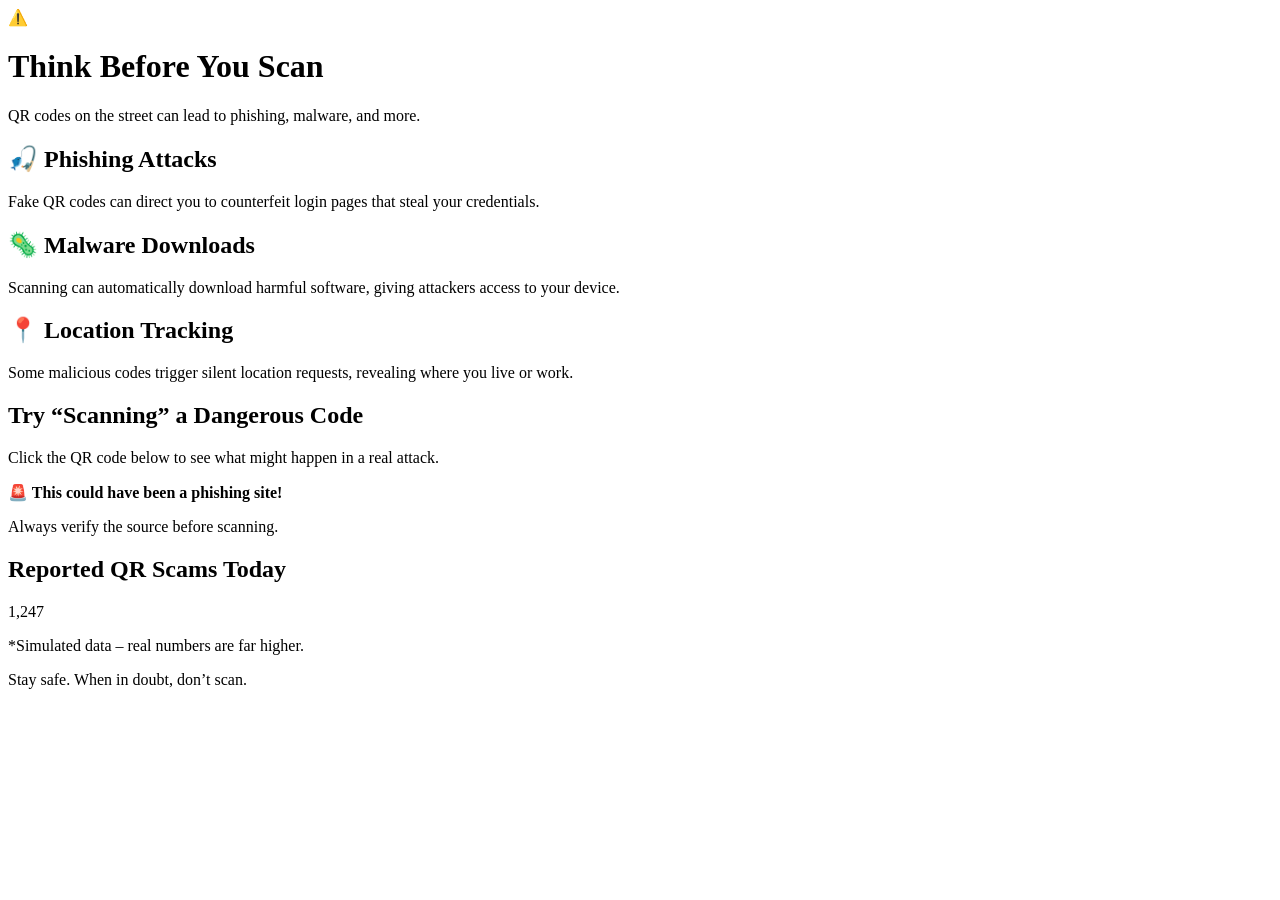
==== index.html @ a9f01d04 "index.html" ====
<!DOCTYPE html>
<html lang="en">
<head>
  <meta charset="UTF-8">
  <meta name="viewport" content="width=device-width, initial-scale=1.0">
  <title>Dangers of Scanning Random QR Codes</title>
  <!-- Link to the external CSS file -->
  <link rel="stylesheet" href="style.css">
</head>
<body>
  <!-- Main container for centering content -->
  <main class="container">
    <header>
      <!-- Hero warning icon (using emoji for simplicity) -->
      <div class="warning-icon">⚠️</div>
      <h1>Think Before You Scan</h1>
      <p class="subtitle">QR codes on the street can lead to phishing, malware, and more.</p>
    </header>

    <section class="info-cards">
      <!-- Risk card 1 -->
      <article class="card">
        <h2>🎣 Phishing Attacks</h2>
        <p>Fake QR codes can direct you to counterfeit login pages that steal your credentials.</p>
      </article>

      <!-- Risk card 2 -->
      <article class="card">
        <h2>🦠 Malware Downloads</h2>
        <p>Scanning can automatically download harmful software, giving attackers access to your device.</p>
      </article>

      <!-- Risk card 3 -->
      <article class="card">
        <h2>📍 Location Tracking</h2>
        <p>Some malicious codes trigger silent location requests, revealing where you live or work.</p>
      </article>
    </section>

    <!-- Interactive demo: fake QR code that triggers a warning -->
    <section class="demo">
      <h2>Try “Scanning” a Dangerous Code</h2>
      <p class="click-hint">Click the QR code below to see what might happen in a real attack.</p>
      <div id="fake-qr" class="qr-code" title="Click to see the danger!">
        <!-- Fake QR pattern (pure CSS) – clicking triggers JS alert -->
        <div class="qr-pattern">
          <span></span><span></span><span></span>
          <span></span><span></span><span></span>
          <span></span><span></span><span></span>
        </div>
      </div>
      <!-- Dynamic warning message (hidden by default) -->
      <div id="warning-message" class="warning-msg hidden">
        <p><strong>🚨 This could have been a phishing site!</strong></p>
        <p>Always verify the source before scanning.</p>
      </div>
    </section>

    <!-- Real-time incident counter (animated with JS) -->
    <section class="stats">
      <h2>Reported QR Scams Today</h2>
      <p id="scam-counter" class="counter">1,247</p>
      <p class="note">*Simulated data – real numbers are far higher.</p>
    </section>

    <footer>
      <p>Stay safe. When in doubt, don’t scan.</p>
    </footer>
  </main>

  <!-- Link to the external JavaScript file (placed before closing body for performance) -->
  <script src="script.js"></script>
</body>
</html>
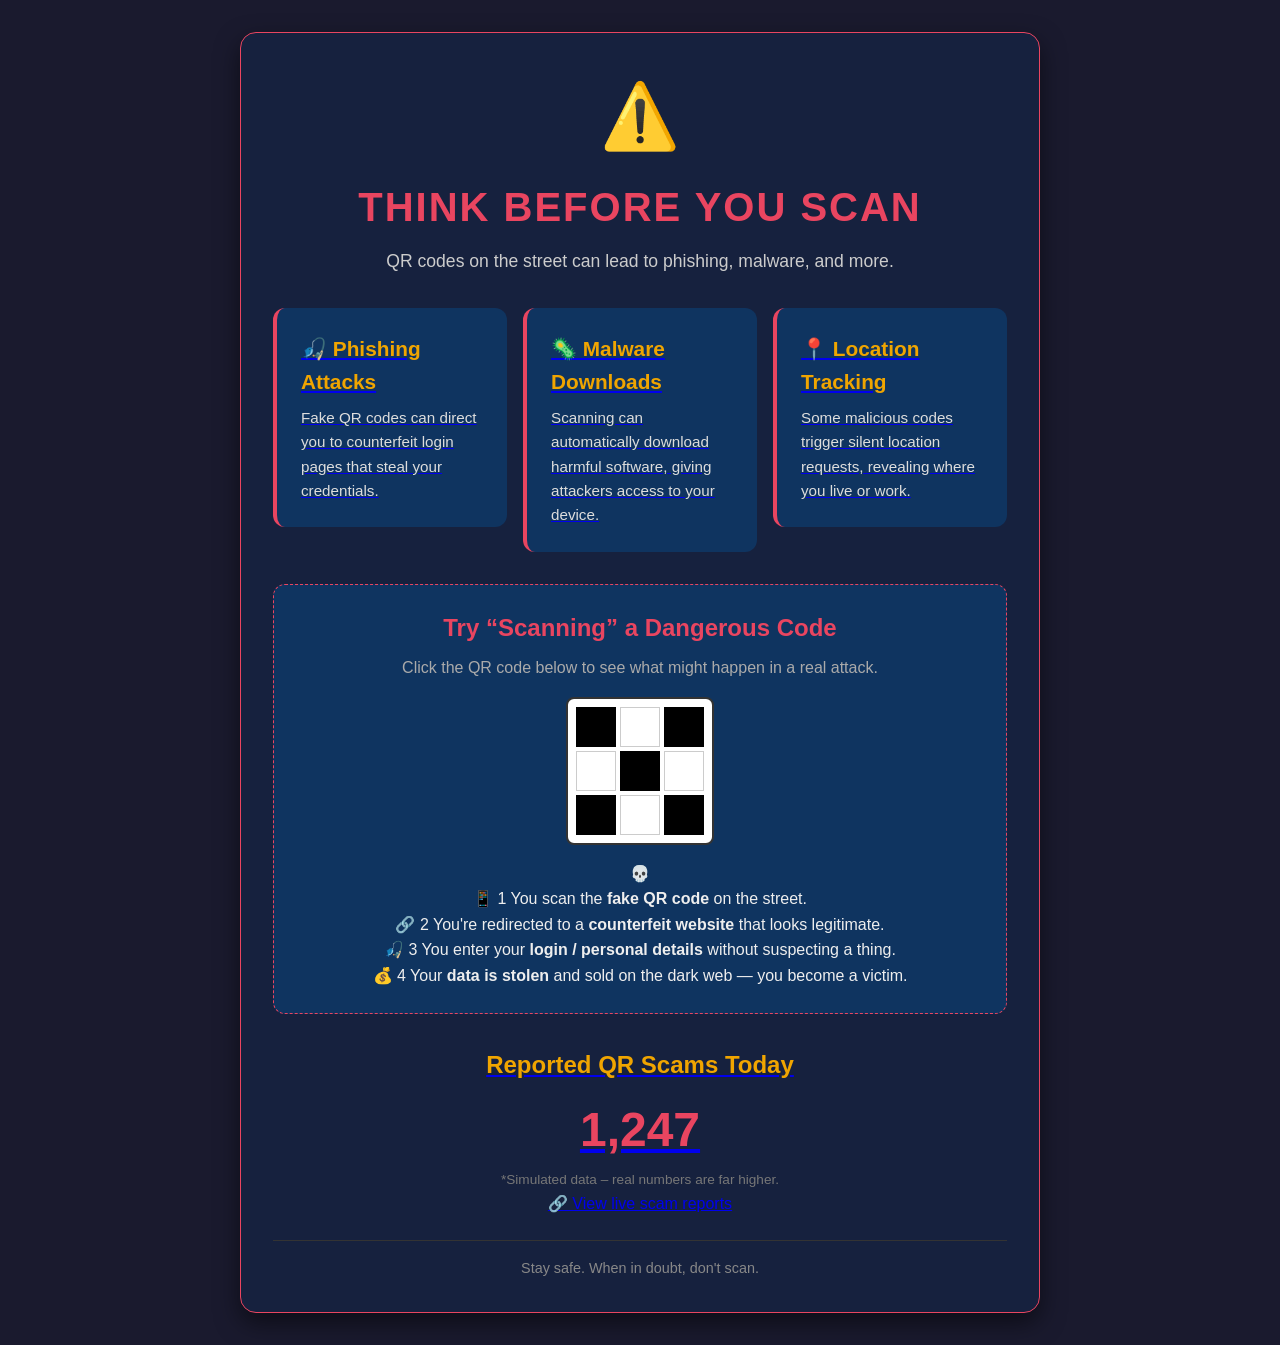
==== commit 67682282: "Update index.html" ====
--- a/index.html
+++ b/index.html
@@ -1,74 +1,143 @@
 <!DOCTYPE html>
 <html lang="en">
 <head>
-  <meta charset="UTF-8">
-  <meta name="viewport" content="width=device-width, initial-scale=1.0">
-  <title>Dangers of Scanning Random QR Codes</title>
-  <!-- Link to the external CSS file -->
-  <link rel="stylesheet" href="style.css">
+    <meta charset="UTF-8" />
+    <meta name="viewport" content="width=device-width, initial-scale=1.0" />
+    <title>Dangers of Scanning Random QR Codes</title>
+    <!-- Link to the external CSS file -->
+    <link rel="stylesheet" href="style.css" />
 </head>
 <body>
-  <!-- Main container for centering content -->
-  <main class="container">
-    <header>
-      <!-- Hero warning icon (using emoji for simplicity) -->
-      <div class="warning-icon">⚠️</div>
-      <h1>Think Before You Scan</h1>
-      <p class="subtitle">QR codes on the street can lead to phishing, malware, and more.</p>
-    </header>
+    <!-- Main container for centering content -->
+    <main class="container">
+        <header>
+            <!-- Hero warning icon (using emoji for simplicity) -->
+            <div class="warning-icon">⚠️</div>
+            <h1>Think Before You Scan</h1>
+            <p class="subtitle">QR codes on the street can lead to phishing, malware, and more.</p>
+        </header>
 
-    <section class="info-cards">
-      <!-- Risk card 1 -->
-      <article class="card">
-        <h2>🎣 Phishing Attacks</h2>
-        <p>Fake QR codes can direct you to counterfeit login pages that steal your credentials.</p>
-      </article>
+        <!-- ===== RISK CARDS – now clickable with placeholder links ===== -->
+        <section class="info-cards">
+            <!-- Risk card 1: Phishing Attacks -->
+            <!--
+            ============================================================
+            PLACEHOLDER HYPERLINK – Replace href with your target URL.
+            ============================================================
+            -->
+            <a href="#" class="card-link" target="_blank" rel="noopener noreferrer">
+                <article class="card">
+                    <h2>🎣 Phishing Attacks</h2>
+                    <p>Fake QR codes can direct you to counterfeit login pages that steal your credentials.</p>
+                </article>
+            </a>
 
-      <!-- Risk card 2 -->
-      <article class="card">
-        <h2>🦠 Malware Downloads</h2>
-        <p>Scanning can automatically download harmful software, giving attackers access to your device.</p>
-      </article>
+            <!-- Risk card 2: Malware Downloads -->
+            <!--
+            ============================================================
+            PLACEHOLDER HYPERLINK – Replace href with your target URL.
+            ============================================================
+            -->
+            <a href="#" class="card-link" target="_blank" rel="noopener noreferrer">
+                <article class="card">
+                    <h2>🦠 Malware Downloads</h2>
+                    <p>Scanning can automatically download harmful software, giving attackers access to your device.</p>
+                </article>
+            </a>
 
-      <!-- Risk card 3 -->
-      <article class="card">
-        <h2>📍 Location Tracking</h2>
-        <p>Some malicious codes trigger silent location requests, revealing where you live or work.</p>
-      </article>
-    </section>
+            <!-- Risk card 3: Location Tracking -->
+            <!--
+            ============================================================
+            PLACEHOLDER HYPERLINK – Replace href with your target URL.
+            ============================================================
+            -->
+            <a href="#" class="card-link" target="_blank" rel="noopener noreferrer">
+                <article class="card">
+                    <h2>📍 Location Tracking</h2>
+                    <p>Some malicious codes trigger silent location requests, revealing where you live or work.</p>
+                </article>
+            </a>
+        </section>
 
-    <!-- Interactive demo: fake QR code that triggers a warning -->
-    <section class="demo">
-      <h2>Try “Scanning” a Dangerous Code</h2>
-      <p class="click-hint">Click the QR code below to see what might happen in a real attack.</p>
-      <div id="fake-qr" class="qr-code" title="Click to see the danger!">
-        <!-- Fake QR pattern (pure CSS) – clicking triggers JS alert -->
-        <div class="qr-pattern">
-          <span></span><span></span><span></span>
-          <span></span><span></span><span></span>
-          <span></span><span></span><span></span>
-        </div>
-      </div>
-      <!-- Dynamic warning message (hidden by default) -->
-      <div id="warning-message" class="warning-msg hidden">
-        <p><strong>🚨 This could have been a phishing site!</strong></p>
-        <p>Always verify the source before scanning.</p>
-      </div>
-    </section>
+        <!-- ===== INTERACTIVE DEMO: QR code → warning → skull → sequence ===== -->
+        <section class="demo">
+            <h2>Try “Scanning” a Dangerous Code</h2>
+            <p class="click-hint">Click the QR code below to see what might happen in a real attack.</p>
 
-    <!-- Real-time incident counter (animated with JS) -->
-    <section class="stats">
-      <h2>Reported QR Scams Today</h2>
-      <p id="scam-counter" class="counter">1,247</p>
-      <p class="note">*Simulated data – real numbers are far higher.</p>
-    </section>
+            <div class="qr-stage" id="qr-stage">
+                <!-- Fake QR code (clickable) -->
+                <div id="fake-qr" class="qr-code" title="Click to see the danger!">
+                    <div class="qr-pattern">
+                        <span></span><span></span><span></span>
+                        <span></span><span></span><span></span>
+                        <span></span><span></span><span></span>
+                    </div>
+                </div>
 
-    <footer>
-      <p>Stay safe. When in doubt, don’t scan.</p>
-    </footer>
-  </main>
+                <!-- Skull that replaces the QR (hidden initially) -->
+                <div id="skull-display" class="skull-display">💀</div>
 
-  <!-- Link to the external JavaScript file (placed before closing body for performance) -->
-  <script src="script.js"></script>
+                <!-- Danger sequence (hidden initially) -->
+                <div id="danger-sequence" class="danger-sequence">
+                    <div class="step">
+                        <span class="step-icon">📱</span>
+                        <span class="step-num">1</span>
+                        <span class="step-text">You scan the <strong>fake QR code</strong> on the street.</span>
+                    </div>
+                    <div class="step">
+                        <span class="step-icon">🔗</span>
+                        <span class="step-num">2</span>
+                        <span class="step-text">You're redirected to a <strong>counterfeit website</strong> that looks legitimate.</span>
+                    </div>
+                    <div class="step">
+                        <span class="step-icon">🎣</span>
+                        <span class="step-num">3</span>
+                        <span class="step-text">You enter your <strong>login / personal details</strong> without suspecting a thing.</span>
+                    </div>
+                    <div class="step">
+                        <span class="step-icon">💰</span>
+                        <span class="step-num">4</span>
+                        <span class="step-text">Your <strong>data is stolen</strong> and sold on the dark web — you become a victim.</span>
+                    </div>
+                </div>
+
+                <!-- Dynamic warning message (hidden by default) -->
+                <div id="warning-message" class="warning-msg hidden">
+                    <p><strong>🚨 This could have been a phishing site!</strong></p>
+                    <p>Always verify the source before scanning.</p>
+                </div>
+            </div>
+        </section>
+
+        <!-- ===== STATS: Reported QR Scams Today (linked to Bitly) ===== -->
+        <section class="stats">
+            <!--
+            ============================================================
+            BITLY LINK – Replace href with your actual Bitly URL that
+            shows the number of people who have scanned the same QR.
+            ============================================================
+            -->
+            <a href="#" target="_blank" rel="noopener noreferrer" class="counter-link" id="counter-link">
+                <h2>Reported QR Scams Today</h2>
+                <p id="scam-counter" class="counter">1,247</p>
+            </a>
+            <p class="note">*Simulated data – real numbers are far higher.</p>
+            <p class="counter-click-hint">
+                <a href="#" target="_blank" rel="noopener noreferrer">🔗 View live scam reports</a>
+                <!--
+                ============================================================
+                BITLY LINK – Replace the href above with your Bitly URL.
+                ============================================================
+                -->
+            </p>
+        </section>
+
+        <footer>
+            <p>Stay safe. When in doubt, don't scan.</p>
+        </footer>
+    </main>
+
+    <!-- Link to the external JavaScript file (placed before closing body for performance) -->
+    <script src="script.js"></script>
 </body>
 </html>
--- a/style.css
+++ b/style.css
@@ -0,0 +1,217 @@
+/* ============================================================
+   style.css – Visual design for QR danger awareness page
+   Uses a dark theme with warning colors to emphasize caution
+   ============================================================ */
+
+/* Base reset and font */
+* {
+  margin: 0;
+  padding: 0;
+  box-sizing: border-box;
+}
+
+body {
+  font-family: 'Segoe UI', Tahoma, Geneva, Verdana, sans-serif;
+  background: #1a1a2e;          /* dark navy background */
+  color: #eee;
+  line-height: 1.6;
+  padding: 2rem 1rem;
+  display: flex;
+  justify-content: center;
+  align-items: center;
+  min-height: 100vh;
+}
+
+.container {
+  max-width: 800px;
+  width: 100%;
+  background: #16213e;          /* slightly lighter dark card */
+  border-radius: 16px;
+  padding: 2rem;
+  box-shadow: 0 10px 25px rgba(0,0,0,0.5);
+  border: 1px solid #e94560;   /* red accent border */
+}
+
+/* Header styling */
+header {
+  text-align: center;
+  margin-bottom: 2rem;
+}
+
+.warning-icon {
+  font-size: 4rem;
+  margin-bottom: 0.5rem;
+  animation: pulse 2s infinite;
+}
+
+/* Simple pulsing animation for the warning emoji */
+@keyframes pulse {
+  0% { transform: scale(1); }
+  50% { transform: scale(1.15); }
+  100% { transform: scale(1); }
+}
+
+h1 {
+  color: #e94560;               /* bright danger red */
+  font-size: 2.5rem;
+  margin-bottom: 0.5rem;
+  text-transform: uppercase;
+  letter-spacing: 2px;
+}
+
+.subtitle {
+  font-size: 1.1rem;
+  color: #ccc;
+}
+
+/* Information cards (risk types) */
+.info-cards {
+  display: grid;
+  grid-template-columns: repeat(auto-fit, minmax(220px, 1fr));
+  gap: 1rem;
+  margin-bottom: 2rem;
+}
+
+.card {
+  background: #0f3460;         /* deeper blue */
+  border-radius: 12px;
+  padding: 1.5rem;
+  border-left: 4px solid #e94560;
+  transition: transform 0.3s, background 0.3s;
+}
+
+.card:hover {
+  transform: translateY(-5px);
+  background: #1a1a4e;
+}
+
+.card h2 {
+  font-size: 1.3rem;
+  margin-bottom: 0.5rem;
+  color: #f0a500;               /* warm accent */
+}
+
+.card p {
+  font-size: 0.95rem;
+  color: #ddd;
+}
+
+/* Interactive demo area */
+.demo {
+  background: #0f3460;
+  border-radius: 12px;
+  padding: 1.5rem;
+  margin-bottom: 2rem;
+  text-align: center;
+  border: 1px dashed #e94560;
+}
+
+.demo h2 {
+  color: #e94560;
+  margin-bottom: 0.5rem;
+}
+
+.click-hint {
+  color: #aaa;
+  margin-bottom: 1rem;
+}
+
+/* Fake QR code image (pure CSS pattern) */
+.qr-code {
+  display: inline-block;
+  cursor: pointer;
+  transition: transform 0.2s;
+  margin-bottom: 1rem;
+}
+
+.qr-code:hover {
+  transform: scale(1.05);
+}
+
+.qr-pattern {
+  display: grid;
+  grid-template-columns: repeat(3, 40px);
+  grid-template-rows: repeat(3, 40px);
+  gap: 4px;
+  background: white;
+  padding: 8px;
+  border-radius: 8px;
+  border: 2px solid #333;
+}
+
+/* Generate a checkerboard-like pattern resembling a QR code */
+.qr-pattern span {
+  background: #000;
+}
+
+/* Create a more realistic-looking pattern by using different spans */
+.qr-pattern span:nth-child(odd) {
+  background: #000;
+}
+.qr-pattern span:nth-child(even) {
+  background: #fff;
+  border: 1px solid #ccc;
+}
+/* Override some to mimic finder patterns */
+.qr-pattern span:first-child,
+.qr-pattern span:nth-child(3),
+.qr-pattern span:nth-child(7),
+.qr-pattern span:nth-child(9) {
+  background: #000;
+  border: 2px solid #000;
+}
+
+/* Warning message that appears after clicking the fake QR */
+.warning-msg {
+  margin-top: 1rem;
+  background: #e94560;
+  color: #fff;
+  padding: 1rem;
+  border-radius: 8px;
+  font-weight: bold;
+  transition: opacity 0.3s;
+}
+
+/* Utility class to hide elements */
+.hidden {
+  display: none;
+}
+
+/* Stats section */
+.stats {
+  text-align: center;
+  margin-bottom: 1.5rem;
+}
+
+.stats h2 {
+  color: #f0a500;
+  margin-bottom: 0.5rem;
+}
+
+.counter {
+  font-size: 3rem;
+  font-weight: bold;
+  color: #e94560;
+  animation: countPulse 1s infinite;
+}
+
+/* Small pulse for the counter (optional) */
+@keyframes countPulse {
+  0% { text-shadow: 0 0 5px #e94560; }
+  50% { text-shadow: 0 0 20px #e94560; }
+  100% { text-shadow: 0 0 5px #e94560; }
+}
+
+.note {
+  color: #777;
+  font-size: 0.85rem;
+}
+
+/* Footer */
+footer {
+  text-align: center;
+  color: #888;
+  font-size: 0.9rem;
+  border-top: 1px solid #333;
+  padding-top: 1rem;
+}
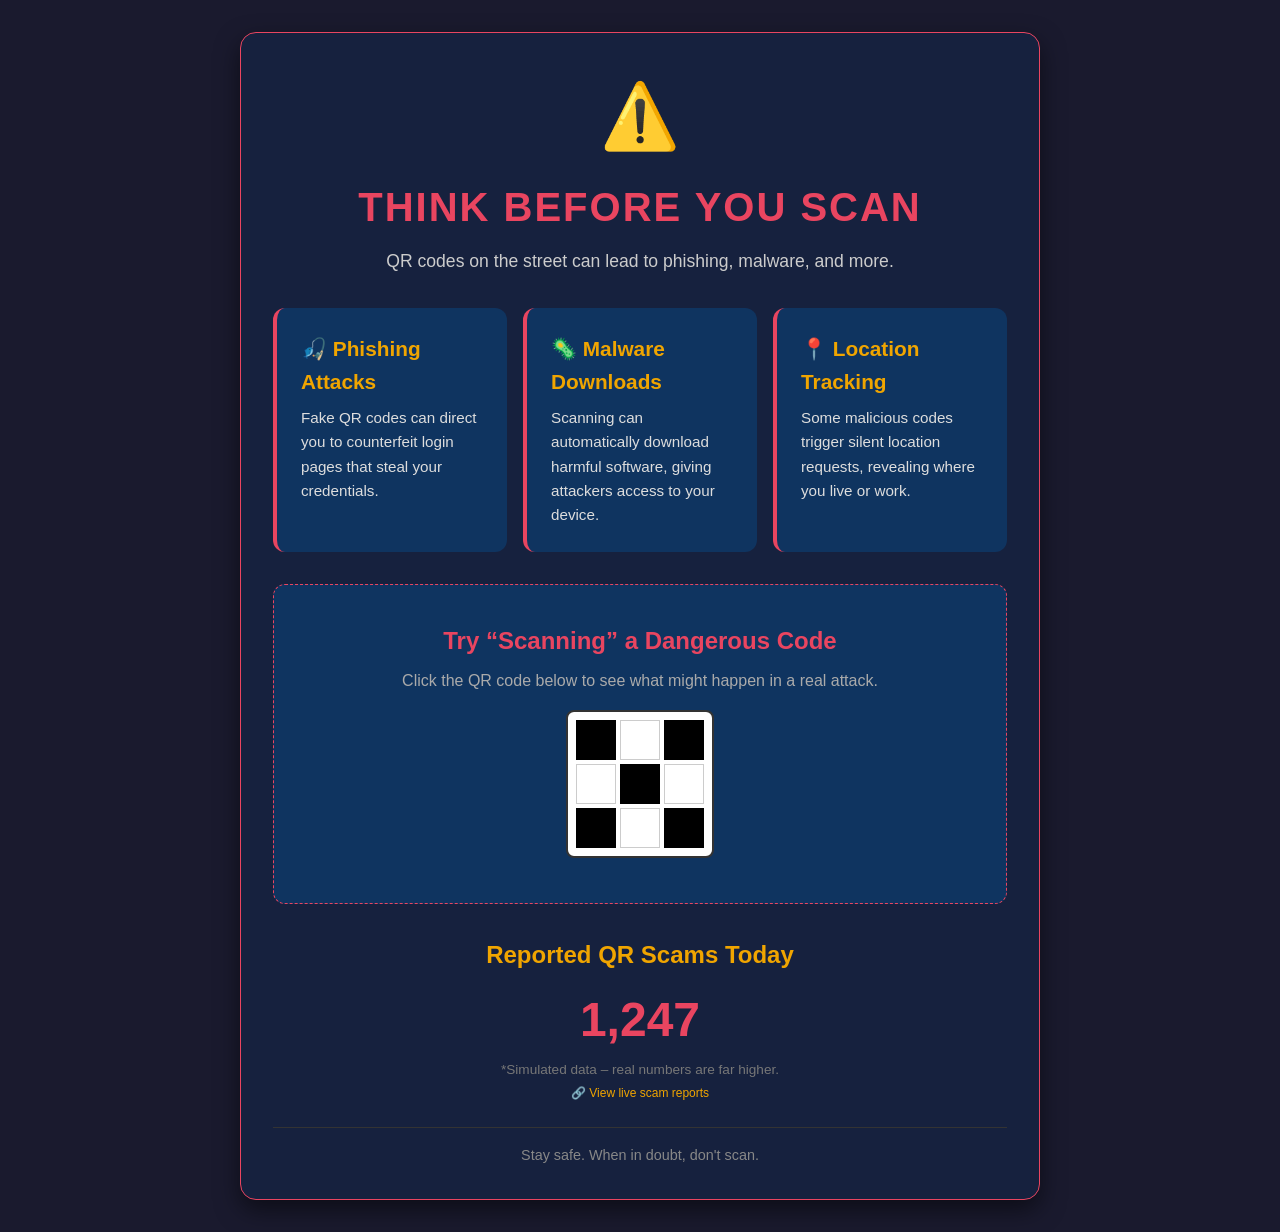
==== commit cd807eab: "Rename Index.html to index.html" ====
--- a/index.html
+++ b/index.html
@@ -4,9 +4,423 @@
     <meta charset="UTF-8" />
     <meta name="viewport" content="width=device-width, initial-scale=1.0" />
     <title>Dangers of Scanning Random QR Codes</title>
-    <!-- Link to the external CSS file -->
-    <link rel="stylesheet" href="style.css" />
+    <style>
+        /* ============================================================
+           style.css – Visual design for QR danger awareness page
+           Uses a dark theme with warning colors to emphasize caution
+           ============================================================ */
+
+        /* Base reset and font */
+        * {
+            margin: 0;
+            padding: 0;
+            box-sizing: border-box;
+        }
+
+        body {
+            font-family: 'Segoe UI', Tahoma, Geneva, Verdana, sans-serif;
+            background: #1a1a2e;
+            /* dark navy background */
+            color: #eee;
+            line-height: 1.6;
+            padding: 2rem 1rem;
+            display: flex;
+            justify-content: center;
+            align-items: center;
+            min-height: 100vh;
+        }
+
+        .container {
+            max-width: 800px;
+            width: 100%;
+            background: #16213e;
+            /* slightly lighter dark card */
+            border-radius: 16px;
+            padding: 2rem;
+            box-shadow: 0 10px 25px rgba(0, 0, 0, 0.5);
+            border: 1px solid #e94560;
+            /* red accent border */
+        }
+
+        /* Header styling */
+        header {
+            text-align: center;
+            margin-bottom: 2rem;
+        }
+
+        .warning-icon {
+            font-size: 4rem;
+            margin-bottom: 0.5rem;
+            animation: pulse 2s infinite;
+        }
+
+        /* Simple pulsing animation for the warning emoji */
+        @keyframes pulse {
+            0% {
+                transform: scale(1);
+            }
+            50% {
+                transform: scale(1.15);
+            }
+            100% {
+                transform: scale(1);
+            }
+        }
+
+        h1 {
+            color: #e94560;
+            /* bright danger red */
+            font-size: 2.5rem;
+            margin-bottom: 0.5rem;
+            text-transform: uppercase;
+            letter-spacing: 2px;
+        }
+
+        .subtitle {
+            font-size: 1.1rem;
+            color: #ccc;
+        }
+
+        /* Information cards (risk types) – now clickable */
+        .info-cards {
+            display: grid;
+            grid-template-columns: repeat(auto-fit, minmax(220px, 1fr));
+            gap: 1rem;
+            margin-bottom: 2rem;
+        }
+
+        .card-link {
+            text-decoration: none;
+            display: block;
+            transition: transform 0.3s;
+        }
+
+        .card-link:hover {
+            transform: translateY(-5px);
+        }
+
+        .card-link:hover .card {
+            background: #1a1a4e;
+        }
+
+        .card {
+            background: #0f3460;
+            /* deeper blue */
+            border-radius: 12px;
+            padding: 1.5rem;
+            border-left: 4px solid #e94560;
+            transition: background 0.3s;
+            height: 100%;
+            cursor: pointer;
+        }
+
+        .card h2 {
+            font-size: 1.3rem;
+            margin-bottom: 0.5rem;
+            color: #f0a500;
+            /* warm accent */
+        }
+
+        .card p {
+            font-size: 0.95rem;
+            color: #ddd;
+        }
+
+        /* Interactive demo area */
+        .demo {
+            background: #0f3460;
+            border-radius: 12px;
+            padding: 1.5rem;
+            margin-bottom: 2rem;
+            text-align: center;
+            border: 1px dashed #e94560;
+            min-height: 320px;
+            display: flex;
+            flex-direction: column;
+            align-items: center;
+            justify-content: center;
+        }
+
+        .demo h2 {
+            color: #e94560;
+            margin-bottom: 0.5rem;
+        }
+
+        .click-hint {
+            color: #aaa;
+            margin-bottom: 1rem;
+        }
+
+        /* ---- QR Code + Transformation container ---- */
+        .qr-stage {
+            display: flex;
+            flex-direction: column;
+            align-items: center;
+            justify-content: center;
+            width: 100%;
+        }
+
+        /* Fake QR code image (pure CSS pattern) */
+        .qr-code {
+            display: inline-block;
+            cursor: pointer;
+            transition: transform 0.2s, opacity 0.5s;
+            margin-bottom: 0.5rem;
+        }
+
+        .qr-code:hover {
+            transform: scale(1.05);
+        }
+
+        .qr-pattern {
+            display: grid;
+            grid-template-columns: repeat(3, 40px);
+            grid-template-rows: repeat(3, 40px);
+            gap: 4px;
+            background: white;
+            padding: 8px;
+            border-radius: 8px;
+            border: 2px solid #333;
+        }
+
+        .qr-pattern span {
+            background: #000;
+        }
+
+        .qr-pattern span:nth-child(odd) {
+            background: #000;
+        }
+        .qr-pattern span:nth-child(even) {
+            background: #fff;
+            border: 1px solid #ccc;
+        }
+        .qr-pattern span:first-child,
+        .qr-pattern span:nth-child(3),
+        .qr-pattern span:nth-child(7),
+        .qr-pattern span:nth-child(9) {
+            background: #000;
+            border: 2px solid #000;
+        }
+
+        /* Skull that replaces the QR code */
+        .skull-display {
+            font-size: 5rem;
+            line-height: 1;
+            animation: skullPulse 1.2s ease-in-out infinite;
+            display: none;
+            /* hidden by default, shown via JS */;
+        }
+
+        @keyframes skullPulse {
+            0%,
+            100% {
+                transform: scale(1);
+            }
+            50% {
+                transform: scale(1.08);
+            }
+        }
+
+        /* Danger sequence – steps that appear after skull */
+        .danger-sequence {
+            display: none;
+            /* hidden by default, shown via JS */
+            margin-top: 1.2rem;
+            width: 100%;
+            max-width: 420px;
+            text-align: left;
+            background: rgba(233, 69, 96, 0.12);
+            border-radius: 12px;
+            padding: 1.2rem 1.5rem;
+            border: 1px solid #e94560;
+            animation: fadeSlideUp 0.6s ease forwards;
+        }
+
+        @keyframes fadeSlideUp {
+            0% {
+                opacity: 0;
+                transform: translateY(18px);
+            }
+            100% {
+                opacity: 1;
+                transform: translateY(0);
+            }
+        }
+
+        .danger-sequence .step {
+            display: flex;
+            align-items: center;
+            gap: 0.75rem;
+            padding: 0.45rem 0;
+            border-bottom: 1px solid rgba(233, 69, 96, 0.2);
+            color: #f0f0f0;
+            font-size: 0.95rem;
+        }
+
+        .danger-sequence .step:last-child {
+            border-bottom: none;
+        }
+
+        .danger-sequence .step .step-icon {
+            font-size: 1.5rem;
+            flex-shrink: 0;
+            width: 2rem;
+            text-align: center;
+        }
+
+        .danger-sequence .step .step-num {
+            display: inline-block;
+            background: #e94560;
+            color: #fff;
+            font-weight: bold;
+            font-size: 0.7rem;
+            border-radius: 50%;
+            width: 1.5rem;
+            height: 1.5rem;
+            line-height: 1.5rem;
+            text-align: center;
+            flex-shrink: 0;
+        }
+
+        .danger-sequence .step .step-text {
+            flex: 1;
+        }
+
+        .danger-sequence .step .step-text strong {
+            color: #f0a500;
+        }
+
+        /* Warning message that appears after clicking the fake QR */
+        .warning-msg {
+            margin-top: 1rem;
+            background: #e94560;
+            color: #fff;
+            padding: 1rem;
+            border-radius: 8px;
+            font-weight: bold;
+            transition: opacity 0.3s;
+            width: 100%;
+            max-width: 420px;
+        }
+
+        /* Utility class to hide elements */
+        .hidden {
+            display: none !important;
+        }
+
+        /* Stats section */
+        .stats {
+            text-align: center;
+            margin-bottom: 1.5rem;
+        }
+
+        .stats h2 {
+            color: #f0a500;
+            margin-bottom: 0.5rem;
+        }
+
+        /* Make the counter a clickable link to Bitly */
+        .counter-link {
+            display: inline-block;
+            text-decoration: none;
+            transition: transform 0.2s;
+            cursor: pointer;
+        }
+
+        .counter-link:hover {
+            transform: scale(1.04);
+        }
+
+        .counter-link:hover .counter {
+            text-shadow: 0 0 30px #e94560;
+        }
+
+        .counter {
+            font-size: 3rem;
+            font-weight: bold;
+            color: #e94560;
+            animation: countPulse 1s infinite;
+            transition: text-shadow 0.3s;
+        }
+
+        /* Small pulse for the counter (optional) */
+        @keyframes countPulse {
+            0% {
+                text-shadow: 0 0 5px #e94560;
+            }
+            50% {
+                text-shadow: 0 0 20px #e94560;
+            }
+            100% {
+                text-shadow: 0 0 5px #e94560;
+            }
+        }
+
+        .note {
+            color: #777;
+            font-size: 0.85rem;
+        }
+
+        /* Click hint for the counter */
+        .counter-click-hint {
+            color: #888;
+            font-size: 0.75rem;
+            margin-top: 0.2rem;
+        }
+
+        .counter-click-hint a {
+            color: #f0a500;
+            text-decoration: none;
+        }
+
+        .counter-click-hint a:hover {
+            text-decoration: underline;
+        }
+
+        /* Footer */
+        footer {
+            text-align: center;
+            color: #888;
+            font-size: 0.9rem;
+            border-top: 1px solid #333;
+            padding-top: 1rem;
+        }
+
+        /* Responsive tweaks */
+        @media (max-width: 500px) {
+            .container {
+                padding: 1.2rem;
+            }
+            h1 {
+                font-size: 1.8rem;
+            }
+            .qr-pattern {
+                grid-template-columns: repeat(3, 30px);
+                grid-template-rows: repeat(3, 30px);
+                gap: 3px;
+                padding: 6px;
+            }
+            .skull-display {
+                font-size: 3.8rem;
+            }
+            .counter {
+                font-size: 2.2rem;
+            }
+            .danger-sequence {
+                padding: 0.9rem 1rem;
+            }
+            .danger-sequence .step {
+                font-size: 0.85rem;
+                gap: 0.5rem;
+            }
+            .danger-sequence .step .step-icon {
+                font-size: 1.2rem;
+                width: 1.6rem;
+            }
+        }
+    </style>
 </head>
+
 <body>
     <!-- Main container for centering content -->
     <main class="container">
@@ -137,7 +551,105 @@
         </footer>
     </main>
 
-    <!-- Link to the external JavaScript file (placed before closing body for performance) -->
-    <script src="script.js"></script>
+    <script>
+        /**
+         * script.js – Interactive features for the QR danger page
+         * - Simulates what happens when you click a malicious QR code
+         * - Displays a warning message
+         * - Transforms QR → Skull → Danger sequence
+         * - Animates a live scam counter (simulated)
+         * All actions are purely educational and client-side.
+         */
+
+        document.addEventListener('DOMContentLoaded', () => {
+
+            // ---------- FAKE QR CODE → WARNING → SKULL → SEQUENCE ----------
+            const qrElement = document.getElementById('fake-qr');
+            const warningBox = document.getElementById('warning-message');
+            const skullDisplay = document.getElementById('skull-display');
+            const dangerSeq = document.getElementById('danger-sequence');
+            const qrStage = document.getElementById('qr-stage');
+
+            // State to prevent re-triggering while animation is running
+            let isAnimating = false;
+
+            if (qrElement && warningBox && skullDisplay && dangerSeq) {
+                qrElement.addEventListener('click', () => {
+                    // Prevent multiple rapid clicks
+                    if (isAnimating) return;
+                    isAnimating = true;
+
+                    // ---- Step 1: Show warning message ----
+                    warningBox.classList.remove('hidden');
+
+                    // ---- Step 2: Alert (educational) ----
+                    alert('⚠️ In a real attack, this could have sent you to a fake banking site!');
+
+                    // ---- Step 3: After 1s, hide QR and show skull ----
+                    setTimeout(() => {
+                        // Fade out QR
+                        qrElement.style.opacity = '0';
+                        // After fade, hide QR and show skull
+                        setTimeout(() => {
+                            qrElement.style.display = 'none';
+                            skullDisplay.style.display = 'block';
+                            // trigger reflow for animation
+                            void skullDisplay.offsetWidth;
+                        }, 400);
+
+                        // ---- Step 4: After 1.2s more, show danger sequence ----
+                        setTimeout(() => {
+                            dangerSeq.style.display = 'block';
+                            // scroll into view for visibility
+                            dangerSeq.scrollIntoView({ behavior: 'smooth', block: 'center' });
+                        }, 1200);
+
+                        // ---- Step 5: After 6s, auto-hide warning (cleanup) ----
+                        setTimeout(() => {
+                            warningBox.classList.add('hidden');
+                        }, 5000);
+
+                        // ---- Step 6: Reset the animation after 10s (so user can try again) ----
+                        setTimeout(() => {
+                            // Reset: show QR, hide skull & sequence, hide warning
+                            qrElement.style.display = 'inline-block';
+                            qrElement.style.opacity = '1';
+                            skullDisplay.style.display = 'none';
+                            dangerSeq.style.display = 'none';
+                            warningBox.classList.add('hidden');
+                            isAnimating = false;
+                            // Scroll back to the QR area
+                            qrStage.scrollIntoView({ behavior: 'smooth', block: 'center' });
+                        }, 10000);
+
+                    }, 800); // wait 800ms after click before starting transformation
+                });
+            }
+
+            // ---------- ANIMATED SCAM COUNTER ----------
+            const counterElement = document.getElementById('scam-counter');
+            if (counterElement) {
+                let currentCount = 1247;
+
+                setInterval(() => {
+                    const increase = Math.floor(Math.random() * 5) + 1;
+                    currentCount += increase;
+                    counterElement.textContent = currentCount.toLocaleString();
+                }, 3000);
+            }
+
+            // ---------- CONSOLE EASTER EGG ----------
+            console.log('%c⚠️ Beware of scanning random QR codes!',
+                'font-size: 18px; color: #e94560; font-weight: bold;');
+            console.log('%cThis page is an educational demo.',
+                'font-size: 14px; color: #f0a500;');
+
+            // ---------- BITLY LINK PLACEHOLDER REMINDER (in console) ----------
+            console.log('%c🔗 Remember to replace the Bitly links in the HTML!',
+                'font-size: 13px; color: #f0a500;');
+            console.log('%c   Look for "BITLY LINK" comments in the HTML.',
+                'font-size: 13px; color: #aaa;');
+        });
+    </script>
 </body>
 </html>
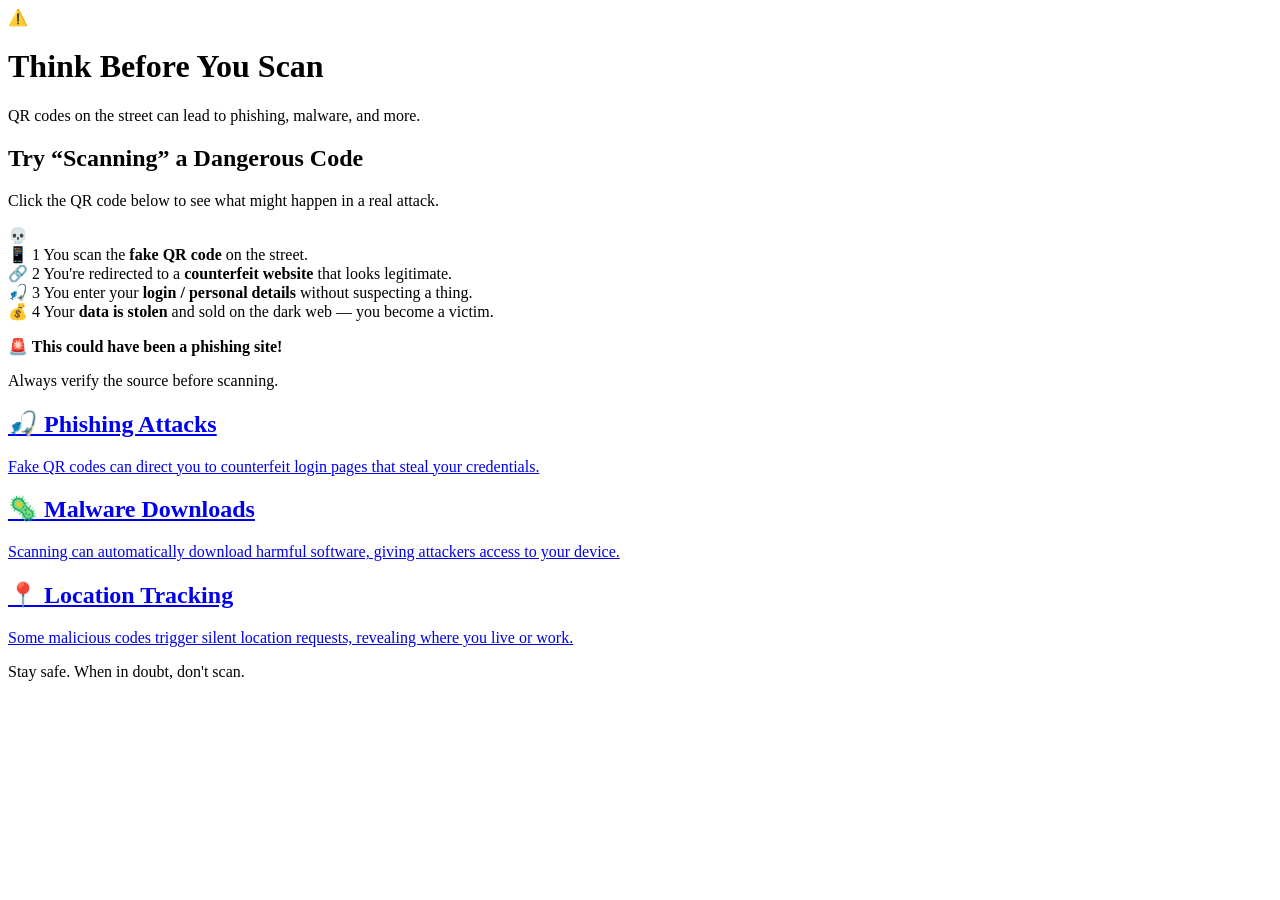
==== commit f32fd2cd: "Update index.html" ====
--- a/index.html
+++ b/index.html
@@ -4,476 +4,19 @@
     <meta charset="UTF-8" />
     <meta name="viewport" content="width=device-width, initial-scale=1.0" />
     <title>Dangers of Scanning Random QR Codes</title>
-    <style>
-        /* ============================================================
-           style.css – Visual design for QR danger awareness page
-           Uses a dark theme with warning colors to emphasize caution
-           ============================================================ */
-
-        /* Base reset and font */
-        * {
-            margin: 0;
-            padding: 0;
-            box-sizing: border-box;
-        }
-
-        body {
-            font-family: 'Segoe UI', Tahoma, Geneva, Verdana, sans-serif;
-            background: #1a1a2e;
-            /* dark navy background */
-            color: #eee;
-            line-height: 1.6;
-            padding: 2rem 1rem;
-            display: flex;
-            justify-content: center;
-            align-items: center;
-            min-height: 100vh;
-        }
-
-        .container {
-            max-width: 800px;
-            width: 100%;
-            background: #16213e;
-            /* slightly lighter dark card */
-            border-radius: 16px;
-            padding: 2rem;
-            box-shadow: 0 10px 25px rgba(0, 0, 0, 0.5);
-            border: 1px solid #e94560;
-            /* red accent border */
-        }
-
-        /* Header styling */
-        header {
-            text-align: center;
-            margin-bottom: 2rem;
-        }
-
-        .warning-icon {
-            font-size: 4rem;
-            margin-bottom: 0.5rem;
-            animation: pulse 2s infinite;
-        }
-
-        /* Simple pulsing animation for the warning emoji */
-        @keyframes pulse {
-            0% {
-                transform: scale(1);
-            }
-            50% {
-                transform: scale(1.15);
-            }
-            100% {
-                transform: scale(1);
-            }
-        }
-
-        h1 {
-            color: #e94560;
-            /* bright danger red */
-            font-size: 2.5rem;
-            margin-bottom: 0.5rem;
-            text-transform: uppercase;
-            letter-spacing: 2px;
-        }
-
-        .subtitle {
-            font-size: 1.1rem;
-            color: #ccc;
-        }
-
-        /* Information cards (risk types) – now clickable */
-        .info-cards {
-            display: grid;
-            grid-template-columns: repeat(auto-fit, minmax(220px, 1fr));
-            gap: 1rem;
-            margin-bottom: 2rem;
-        }
-
-        .card-link {
-            text-decoration: none;
-            display: block;
-            transition: transform 0.3s;
-        }
-
-        .card-link:hover {
-            transform: translateY(-5px);
-        }
-
-        .card-link:hover .card {
-            background: #1a1a4e;
-        }
-
-        .card {
-            background: #0f3460;
-            /* deeper blue */
-            border-radius: 12px;
-            padding: 1.5rem;
-            border-left: 4px solid #e94560;
-            transition: background 0.3s;
-            height: 100%;
-            cursor: pointer;
-        }
-
-        .card h2 {
-            font-size: 1.3rem;
-            margin-bottom: 0.5rem;
-            color: #f0a500;
-            /* warm accent */
-        }
-
-        .card p {
-            font-size: 0.95rem;
-            color: #ddd;
-        }
-
-        /* Interactive demo area */
-        .demo {
-            background: #0f3460;
-            border-radius: 12px;
-            padding: 1.5rem;
-            margin-bottom: 2rem;
-            text-align: center;
-            border: 1px dashed #e94560;
-            min-height: 320px;
-            display: flex;
-            flex-direction: column;
-            align-items: center;
-            justify-content: center;
-        }
-
-        .demo h2 {
-            color: #e94560;
-            margin-bottom: 0.5rem;
-        }
-
-        .click-hint {
-            color: #aaa;
-            margin-bottom: 1rem;
-        }
-
-        /* ---- QR Code + Transformation container ---- */
-        .qr-stage {
-            display: flex;
-            flex-direction: column;
-            align-items: center;
-            justify-content: center;
-            width: 100%;
-        }
-
-        /* Fake QR code image (pure CSS pattern) */
-        .qr-code {
-            display: inline-block;
-            cursor: pointer;
-            transition: transform 0.2s, opacity 0.5s;
-            margin-bottom: 0.5rem;
-        }
-
-        .qr-code:hover {
-            transform: scale(1.05);
-        }
-
-        .qr-pattern {
-            display: grid;
-            grid-template-columns: repeat(3, 40px);
-            grid-template-rows: repeat(3, 40px);
-            gap: 4px;
-            background: white;
-            padding: 8px;
-            border-radius: 8px;
-            border: 2px solid #333;
-        }
-
-        .qr-pattern span {
-            background: #000;
-        }
-
-        .qr-pattern span:nth-child(odd) {
-            background: #000;
-        }
-        .qr-pattern span:nth-child(even) {
-            background: #fff;
-            border: 1px solid #ccc;
-        }
-        .qr-pattern span:first-child,
-        .qr-pattern span:nth-child(3),
-        .qr-pattern span:nth-child(7),
-        .qr-pattern span:nth-child(9) {
-            background: #000;
-            border: 2px solid #000;
-        }
-
-        /* Skull that replaces the QR code */
-        .skull-display {
-            font-size: 5rem;
-            line-height: 1;
-            animation: skullPulse 1.2s ease-in-out infinite;
-            display: none;
-            /* hidden by default, shown via JS */;
-        }
-
-        @keyframes skullPulse {
-            0%,
-            100% {
-                transform: scale(1);
-            }
-            50% {
-                transform: scale(1.08);
-            }
-        }
-
-        /* Danger sequence – steps that appear after skull */
-        .danger-sequence {
-            display: none;
-            /* hidden by default, shown via JS */
-            margin-top: 1.2rem;
-            width: 100%;
-            max-width: 420px;
-            text-align: left;
-            background: rgba(233, 69, 96, 0.12);
-            border-radius: 12px;
-            padding: 1.2rem 1.5rem;
-            border: 1px solid #e94560;
-            animation: fadeSlideUp 0.6s ease forwards;
-        }
-
-        @keyframes fadeSlideUp {
-            0% {
-                opacity: 0;
-                transform: translateY(18px);
-            }
-            100% {
-                opacity: 1;
-                transform: translateY(0);
-            }
-        }
-
-        .danger-sequence .step {
-            display: flex;
-            align-items: center;
-            gap: 0.75rem;
-            padding: 0.45rem 0;
-            border-bottom: 1px solid rgba(233, 69, 96, 0.2);
-            color: #f0f0f0;
-            font-size: 0.95rem;
-        }
-
-        .danger-sequence .step:last-child {
-            border-bottom: none;
-        }
-
-        .danger-sequence .step .step-icon {
-            font-size: 1.5rem;
-            flex-shrink: 0;
-            width: 2rem;
-            text-align: center;
-        }
-
-        .danger-sequence .step .step-num {
-            display: inline-block;
-            background: #e94560;
-            color: #fff;
-            font-weight: bold;
-            font-size: 0.7rem;
-            border-radius: 50%;
-            width: 1.5rem;
-            height: 1.5rem;
-            line-height: 1.5rem;
-            text-align: center;
-            flex-shrink: 0;
-        }
-
-        .danger-sequence .step .step-text {
-            flex: 1;
-        }
-
-        .danger-sequence .step .step-text strong {
-            color: #f0a500;
-        }
-
-        /* Warning message that appears after clicking the fake QR */
-        .warning-msg {
-            margin-top: 1rem;
-            background: #e94560;
-            color: #fff;
-            padding: 1rem;
-            border-radius: 8px;
-            font-weight: bold;
-            transition: opacity 0.3s;
-            width: 100%;
-            max-width: 420px;
-        }
-
-        /* Utility class to hide elements */
-        .hidden {
-            display: none !important;
-        }
-
-        /* Stats section */
-        .stats {
-            text-align: center;
-            margin-bottom: 1.5rem;
-        }
-
-        .stats h2 {
-            color: #f0a500;
-            margin-bottom: 0.5rem;
-        }
-
-        /* Make the counter a clickable link to Bitly */
-        .counter-link {
-            display: inline-block;
-            text-decoration: none;
-            transition: transform 0.2s;
-            cursor: pointer;
-        }
-
-        .counter-link:hover {
-            transform: scale(1.04);
-        }
-
-        .counter-link:hover .counter {
-            text-shadow: 0 0 30px #e94560;
-        }
-
-        .counter {
-            font-size: 3rem;
-            font-weight: bold;
-            color: #e94560;
-            animation: countPulse 1s infinite;
-            transition: text-shadow 0.3s;
-        }
-
-        /* Small pulse for the counter (optional) */
-        @keyframes countPulse {
-            0% {
-                text-shadow: 0 0 5px #e94560;
-            }
-            50% {
-                text-shadow: 0 0 20px #e94560;
-            }
-            100% {
-                text-shadow: 0 0 5px #e94560;
-            }
-        }
-
-        .note {
-            color: #777;
-            font-size: 0.85rem;
-        }
-
-        /* Click hint for the counter */
-        .counter-click-hint {
-            color: #888;
-            font-size: 0.75rem;
-            margin-top: 0.2rem;
-        }
-
-        .counter-click-hint a {
-            color: #f0a500;
-            text-decoration: none;
-        }
-
-        .counter-click-hint a:hover {
-            text-decoration: underline;
-        }
-
-        /* Footer */
-        footer {
-            text-align: center;
-            color: #888;
-            font-size: 0.9rem;
-            border-top: 1px solid #333;
-            padding-top: 1rem;
-        }
-
-        /* Responsive tweaks */
-        @media (max-width: 500px) {
-            .container {
-                padding: 1.2rem;
-            }
-            h1 {
-                font-size: 1.8rem;
-            }
-            .qr-pattern {
-                grid-template-columns: repeat(3, 30px);
-                grid-template-rows: repeat(3, 30px);
-                gap: 3px;
-                padding: 6px;
-            }
-            .skull-display {
-                font-size: 3.8rem;
-            }
-            .counter {
-                font-size: 2.2rem;
-            }
-            .danger-sequence {
-                padding: 0.9rem 1rem;
-            }
-            .danger-sequence .step {
-                font-size: 0.85rem;
-                gap: 0.5rem;
-            }
-            .danger-sequence .step .step-icon {
-                font-size: 1.2rem;
-                width: 1.6rem;
-            }
-        }
-    </style>
+    <link rel="stylesheet" href="style.css" />
+    <script defer src="script.js"></script>
 </head>
-
 <body>
     <!-- Main container for centering content -->
     <main class="container">
         <header>
-            <!-- Hero warning icon (using emoji for simplicity) -->
             <div class="warning-icon">⚠️</div>
             <h1>Think Before You Scan</h1>
             <p class="subtitle">QR codes on the street can lead to phishing, malware, and more.</p>
         </header>
 
-        <!-- ===== RISK CARDS – now clickable with placeholder links ===== -->
-        <section class="info-cards">
-            <!-- Risk card 1: Phishing Attacks -->
-            <!--
-            ============================================================
-            PLACEHOLDER HYPERLINK – Replace href with your target URL.
-            ============================================================
-            -->
-            <a href="#" class="card-link" target="_blank" rel="noopener noreferrer">
-                <article class="card">
-                    <h2>🎣 Phishing Attacks</h2>
-                    <p>Fake QR codes can direct you to counterfeit login pages that steal your credentials.</p>
-                </article>
-            </a>
-
-            <!-- Risk card 2: Malware Downloads -->
-            <!--
-            ============================================================
-            PLACEHOLDER HYPERLINK – Replace href with your target URL.
-            ============================================================
-            -->
-            <a href="#" class="card-link" target="_blank" rel="noopener noreferrer">
-                <article class="card">
-                    <h2>🦠 Malware Downloads</h2>
-                    <p>Scanning can automatically download harmful software, giving attackers access to your device.</p>
-                </article>
-            </a>
-
-            <!-- Risk card 3: Location Tracking -->
-            <!--
-            ============================================================
-            PLACEHOLDER HYPERLINK – Replace href with your target URL.
-            ============================================================
-            -->
-            <a href="#" class="card-link" target="_blank" rel="noopener noreferrer">
-                <article class="card">
-                    <h2>📍 Location Tracking</h2>
-                    <p>Some malicious codes trigger silent location requests, revealing where you live or work.</p>
-                </article>
-            </a>
-        </section>
-
-        <!-- ===== INTERACTIVE DEMO: QR code → warning → skull → sequence ===== -->
+        <!-- ===== INTERACTIVE DEMO (NOW ABOVE THE CARDS) ===== -->
         <section class="demo">
             <h2>Try “Scanning” a Dangerous Code</h2>
             <p class="click-hint">Click the QR code below to see what might happen in a real attack.</p>
@@ -523,133 +66,36 @@
             </div>
         </section>
 
-        <!-- ===== STATS: Reported QR Scams Today (linked to Bitly) ===== -->
-        <section class="stats">
-            <!--
-            ============================================================
-            BITLY LINK – Replace href with your actual Bitly URL that
-            shows the number of people who have scanned the same QR.
-            ============================================================
-            -->
-            <a href="#" target="_blank" rel="noopener noreferrer" class="counter-link" id="counter-link">
-                <h2>Reported QR Scams Today</h2>
-                <p id="scam-counter" class="counter">1,247</p>
+        <!-- ===== RISK CARDS (NOW BELOW THE DEMO) ===== -->
+        <section class="info-cards">
+            <!-- Risk card 1: Phishing Attacks -->
+            <a href="#" class="card-link" target="_blank" rel="noopener noreferrer">
+                <article class="card">
+                    <h2>🎣 Phishing Attacks</h2>
+                    <p>Fake QR codes can direct you to counterfeit login pages that steal your credentials.</p>
+                </article>
             </a>
-            <p class="note">*Simulated data – real numbers are far higher.</p>
-            <p class="counter-click-hint">
-                <a href="#" target="_blank" rel="noopener noreferrer">🔗 View live scam reports</a>
-                <!--
-                ============================================================
-                BITLY LINK – Replace the href above with your Bitly URL.
-                ============================================================
-                -->
-            </p>
+
+            <!-- Risk card 2: Malware Downloads -->
+            <a href="#" class="card-link" target="_blank" rel="noopener noreferrer">
+                <article class="card">
+                    <h2>🦠 Malware Downloads</h2>
+                    <p>Scanning can automatically download harmful software, giving attackers access to your device.</p>
+                </article>
+            </a>
+
+            <!-- Risk card 3: Location Tracking -->
+            <a href="#" class="card-link" target="_blank" rel="noopener noreferrer">
+                <article class="card">
+                    <h2>📍 Location Tracking</h2>
+                    <p>Some malicious codes trigger silent location requests, revealing where you live or work.</p>
+                </article>
+            </a>
         </section>
 
         <footer>
             <p>Stay safe. When in doubt, don't scan.</p>
         </footer>
     </main>
-
-    <script>
-        /**
-         * script.js – Interactive features for the QR danger page
-         * - Simulates what happens when you click a malicious QR code
-         * - Displays a warning message
-         * - Transforms QR → Skull → Danger sequence
-         * - Animates a live scam counter (simulated)
-         * All actions are purely educational and client-side.
-         */
-
-        document.addEventListener('DOMContentLoaded', () => {
-
-            // ---------- FAKE QR CODE → WARNING → SKULL → SEQUENCE ----------
-            const qrElement = document.getElementById('fake-qr');
-            const warningBox = document.getElementById('warning-message');
-            const skullDisplay = document.getElementById('skull-display');
-            const dangerSeq = document.getElementById('danger-sequence');
-            const qrStage = document.getElementById('qr-stage');
-
-            // State to prevent re-triggering while animation is running
-            let isAnimating = false;
-
-            if (qrElement && warningBox && skullDisplay && dangerSeq) {
-                qrElement.addEventListener('click', () => {
-                    // Prevent multiple rapid clicks
-                    if (isAnimating) return;
-                    isAnimating = true;
-
-                    // ---- Step 1: Show warning message ----
-                    warningBox.classList.remove('hidden');
-
-                    // ---- Step 2: Alert (educational) ----
-                    alert('⚠️ In a real attack, this could have sent you to a fake banking site!');
-
-                    // ---- Step 3: After 1s, hide QR and show skull ----
-                    setTimeout(() => {
-                        // Fade out QR
-                        qrElement.style.opacity = '0';
-                        // After fade, hide QR and show skull
-                        setTimeout(() => {
-                            qrElement.style.display = 'none';
-                            skullDisplay.style.display = 'block';
-                            // trigger reflow for animation
-                            void skullDisplay.offsetWidth;
-                        }, 400);
-
-                        // ---- Step 4: After 1.2s more, show danger sequence ----
-                        setTimeout(() => {
-                            dangerSeq.style.display = 'block';
-                            // scroll into view for visibility
-                            dangerSeq.scrollIntoView({ behavior: 'smooth', block: 'center' });
-                        }, 1200);
-
-                        // ---- Step 5: After 6s, auto-hide warning (cleanup) ----
-                        setTimeout(() => {
-                            warningBox.classList.add('hidden');
-                        }, 5000);
-
-                        // ---- Step 6: Reset the animation after 10s (so user can try again) ----
-                        setTimeout(() => {
-                            // Reset: show QR, hide skull & sequence, hide warning
-                            qrElement.style.display = 'inline-block';
-                            qrElement.style.opacity = '1';
-                            skullDisplay.style.display = 'none';
-                            dangerSeq.style.display = 'none';
-                            warningBox.classList.add('hidden');
-                            isAnimating = false;
-                            // Scroll back to the QR area
-                            qrStage.scrollIntoView({ behavior: 'smooth', block: 'center' });
-                        }, 10000);
-
-                    }, 800); // wait 800ms after click before starting transformation
-                });
-            }
-
-            // ---------- ANIMATED SCAM COUNTER ----------
-            const counterElement = document.getElementById('scam-counter');
-            if (counterElement) {
-                let currentCount = 1247;
-
-                setInterval(() => {
-                    const increase = Math.floor(Math.random() * 5) + 1;
-                    currentCount += increase;
-                    counterElement.textContent = currentCount.toLocaleString();
-                }, 3000);
-            }
-
-            // ---------- CONSOLE EASTER EGG ----------
-            console.log('%c⚠️ Beware of scanning random QR codes!',
-                'font-size: 18px; color: #e94560; font-weight: bold;');
-            console.log('%cThis page is an educational demo.',
-                'font-size: 14px; color: #f0a500;');
-
-            // ---------- BITLY LINK PLACEHOLDER REMINDER (in console) ----------
-            console.log('%c🔗 Remember to replace the Bitly links in the HTML!',
-                'font-size: 13px; color: #f0a500;');
-            console.log('%c   Look for "BITLY LINK" comments in the HTML.',
-                'font-size: 13px; color: #aaa;');
-        });
-    </script>
 </body>
 </html>
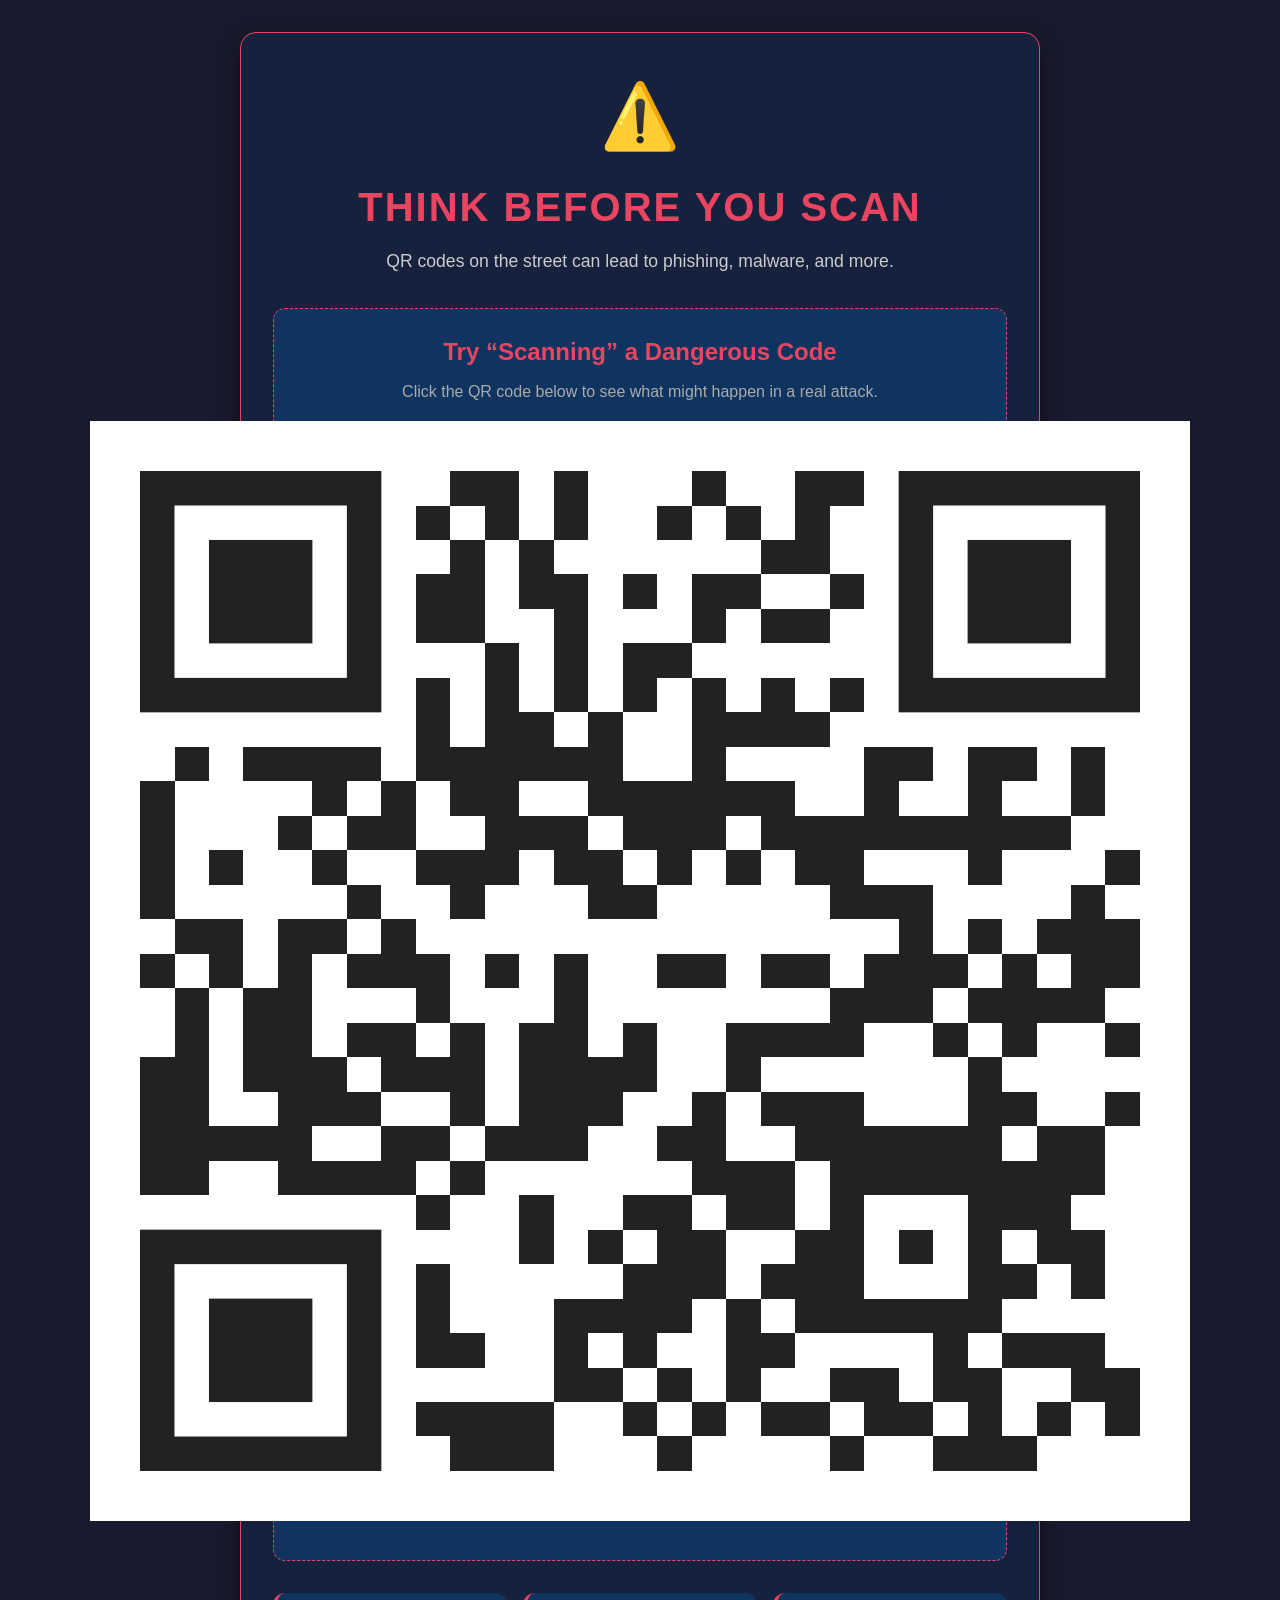
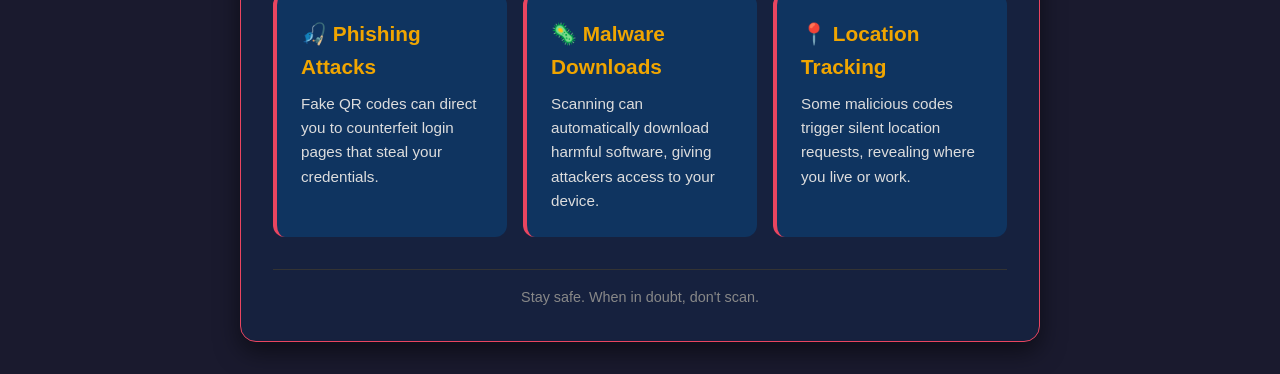
==== commit 4315d873: "Update index.html" ====
--- a/index.html
+++ b/index.html
@@ -22,14 +22,10 @@
             <p class="click-hint">Click the QR code below to see what might happen in a real attack.</p>
 
             <div class="qr-stage" id="qr-stage">
-                <!-- Fake QR code (clickable) -->
-                <div id="fake-qr" class="qr-code" title="Click to see the danger!">
-                    <div class="qr-pattern">
-                        <span></span><span></span><span></span>
-                        <span></span><span></span><span></span>
-                        <span></span><span></span><span></span>
-                    </div>
-                </div>
+                <!--QR code (clickable) -->
+               <div id="fake-qr" class="qr-code" title="Click to see the danger!">
+                   <img src="hovercode.png" alt="QR code" class="qr-image" />
+               </div>
 
                 <!-- Skull that replaces the QR (hidden initially) -->
                 <div id="skull-display" class="skull-display">💀</div>
--- a/style.css
+++ b/style.css
@@ -0,0 +1,304 @@
+/* ============================================================
+   style.css – Visual design for QR danger awareness page
+   Dark theme with warning colors to emphasize caution
+   ============================================================ */
+
+/* Base reset and font */
+* {
+    margin: 0;
+    padding: 0;
+    box-sizing: border-box;
+}
+
+body {
+    font-family: 'Segoe UI', Tahoma, Geneva, Verdana, sans-serif;
+    background: #1a1a2e;
+    color: #eee;
+    line-height: 1.6;
+    padding: 2rem 1rem;
+    display: flex;
+    justify-content: center;
+    align-items: center;
+    min-height: 100vh;
+}
+
+.container {
+    max-width: 800px;
+    width: 100%;
+    background: #16213e;
+    border-radius: 16px;
+    padding: 2rem;
+    box-shadow: 0 10px 25px rgba(0, 0, 0, 0.5);
+    border: 1px solid #e94560;
+}
+
+/* Header styling */
+header {
+    text-align: center;
+    margin-bottom: 2rem;
+}
+
+.warning-icon {
+    font-size: 4rem;
+    margin-bottom: 0.5rem;
+    animation: pulse 2s infinite;
+}
+
+@keyframes pulse {
+    0% { transform: scale(1); }
+    50% { transform: scale(1.15); }
+    100% { transform: scale(1); }
+}
+
+h1 {
+    color: #e94560;
+    font-size: 2.5rem;
+    margin-bottom: 0.5rem;
+    text-transform: uppercase;
+    letter-spacing: 2px;
+}
+
+.subtitle {
+    font-size: 1.1rem;
+    color: #ccc;
+}
+
+/* Information cards */
+.info-cards {
+    display: grid;
+    grid-template-columns: repeat(auto-fit, minmax(220px, 1fr));
+    gap: 1rem;
+    margin-bottom: 2rem;
+}
+
+.card-link {
+    text-decoration: none;
+    display: block;
+    transition: transform 0.3s;
+}
+
+.card-link:hover {
+    transform: translateY(-5px);
+}
+
+.card-link:hover .card {
+    background: #1a1a4e;
+}
+
+.card {
+    background: #0f3460;
+    border-radius: 12px;
+    padding: 1.5rem;
+    border-left: 4px solid #e94560;
+    transition: background 0.3s;
+    height: 100%;
+    cursor: pointer;
+}
+
+.card h2 {
+    font-size: 1.3rem;
+    margin-bottom: 0.5rem;
+    color: #f0a500;
+}
+
+.card p {
+    font-size: 0.95rem;
+    color: #ddd;
+}
+
+/* Interactive demo area */
+.demo {
+    background: #0f3460;
+    border-radius: 12px;
+    padding: 1.5rem;
+    margin-bottom: 2rem;
+    text-align: center;
+    border: 1px dashed #e94560;
+    min-height: 320px;
+    display: flex;
+    flex-direction: column;
+    align-items: center;
+    justify-content: center;
+}
+
+.demo h2 {
+    color: #e94560;
+    margin-bottom: 0.5rem;
+}
+
+.click-hint {
+    color: #aaa;
+    margin-bottom: 1rem;
+}
+
+.qr-stage {
+    display: flex;
+    flex-direction: column;
+    align-items: center;
+    justify-content: center;
+    width: 100%;
+}
+
+.qr-code {
+    display: inline-block;
+    cursor: pointer;
+    transition: transform 0.2s, opacity 0.5s;
+    margin-bottom: 0.5rem;
+}
+
+.qr-code:hover {
+    transform: scale(1.05);
+}
+
+.qr-pattern {
+    display: grid;
+    grid-template-columns: repeat(3, 40px);
+    grid-template-rows: repeat(3, 40px);
+    gap: 4px;
+    background: white;
+    padding: 8px;
+    border-radius: 8px;
+    border: 2px solid #333;
+}
+
+.qr-pattern span {
+    background: #000;
+}
+
+.qr-pattern span:nth-child(odd) {
+    background: #000;
+}
+.qr-pattern span:nth-child(even) {
+    background: #fff;
+    border: 1px solid #ccc;
+}
+.qr-pattern span:first-child,
+.qr-pattern span:nth-child(3),
+.qr-pattern span:nth-child(7),
+.qr-pattern span:nth-child(9) {
+    background: #000;
+    border: 2px solid #000;
+}
+
+.skull-display {
+    font-size: 5rem;
+    line-height: 1;
+    animation: skullPulse 1.2s ease-in-out infinite;
+    display: none;
+}
+
+@keyframes skullPulse {
+    0%, 100% { transform: scale(1); }
+    50% { transform: scale(1.08); }
+}
+
+.danger-sequence {
+    display: none;
+    margin-top: 1.2rem;
+    width: 100%;
+    max-width: 420px;
+    text-align: left;
+    background: rgba(233, 69, 96, 0.12);
+    border-radius: 12px;
+    padding: 1.2rem 1.5rem;
+    border: 1px solid #e94560;
+    animation: fadeSlideUp 0.6s ease forwards;
+}
+
+@keyframes fadeSlideUp {
+    0% { opacity: 0; transform: translateY(18px); }
+    100% { opacity: 1; transform: translateY(0); }
+}
+
+.danger-sequence .step {
+    display: flex;
+    align-items: center;
+    gap: 0.75rem;
+    padding: 0.45rem 0;
+    border-bottom: 1px solid rgba(233, 69, 96, 0.2);
+    color: #f0f0f0;
+    font-size: 0.95rem;
+}
+
+.danger-sequence .step:last-child {
+    border-bottom: none;
+}
+
+.danger-sequence .step .step-icon {
+    font-size: 1.5rem;
+    flex-shrink: 0;
+    width: 2rem;
+    text-align: center;
+}
+
+.danger-sequence .step .step-num {
+    display: inline-block;
+    background: #e94560;
+    color: #fff;
+    font-weight: bold;
+    font-size: 0.7rem;
+    border-radius: 50%;
+    width: 1.5rem;
+    height: 1.5rem;
+    line-height: 1.5rem;
+    text-align: center;
+    flex-shrink: 0;
+}
+
+.danger-sequence .step .step-text {
+    flex: 1;
+}
+
+.danger-sequence .step .step-text strong {
+    color: #f0a500;
+}
+
+.warning-msg {
+    margin-top: 1rem;
+    background: #e94560;
+    color: #fff;
+    padding: 1rem;
+    border-radius: 8px;
+    font-weight: bold;
+    transition: opacity 0.3s;
+    width: 100%;
+    max-width: 420px;
+}
+
+.hidden {
+    display: none !important;
+}
+
+/* Stats section (removed from HTML but kept for future use) */
+/* .stats { ... } etc. removed */
+
+/* Footer */
+footer {
+    text-align: center;
+    color: #888;
+    font-size: 0.9rem;
+    border-top: 1px solid #333;
+    padding-top: 1rem;
+}
+
+/* Responsive tweaks */
+@media (max-width: 500px) {
+    .container { padding: 1.2rem; }
+    h1 { font-size: 1.8rem; }
+    .qr-pattern {
+        grid-template-columns: repeat(3, 30px);
+        grid-template-rows: repeat(3, 30px);
+        gap: 3px;
+        padding: 6px;
+    }
+    .skull-display { font-size: 3.8rem; }
+    .danger-sequence { padding: 0.9rem 1rem; }
+    .danger-sequence .step {
+        font-size: 0.85rem;
+        gap: 0.5rem;
+    }
+    .danger-sequence .step .step-icon {
+        font-size: 1.2rem;
+        width: 1.6rem;
+    }
+}
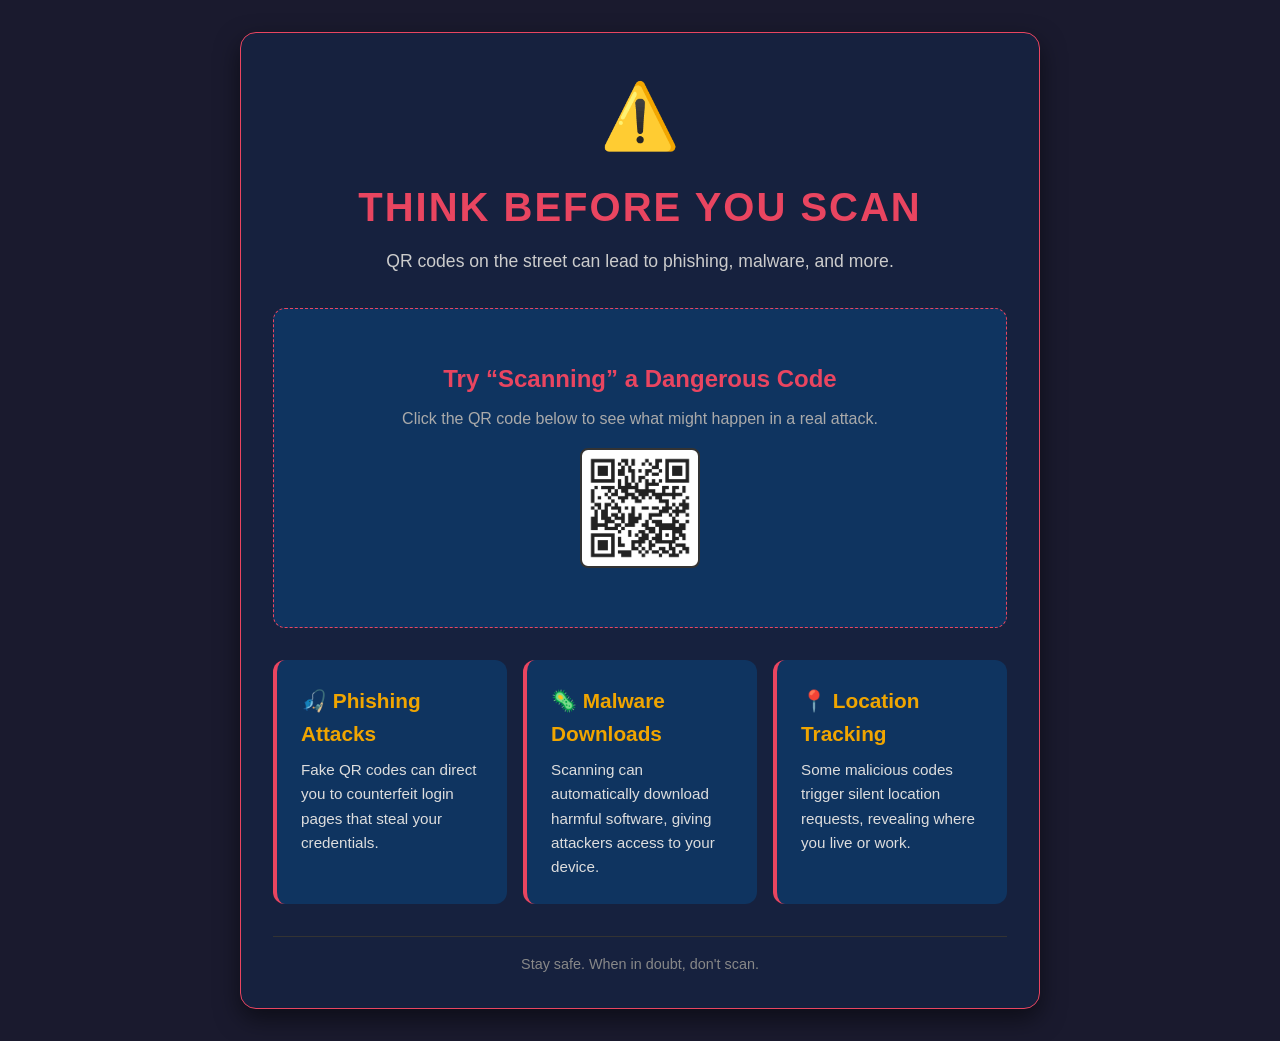
==== commit 2d4de9e8: "Update index.html" ====
--- a/index.html
+++ b/index.html
@@ -8,7 +8,6 @@
     <script defer src="script.js"></script>
 </head>
 <body>
-    <!-- Main container for centering content -->
     <main class="container">
         <header>
             <div class="warning-icon">⚠️</div>
@@ -16,21 +15,18 @@
             <p class="subtitle">QR codes on the street can lead to phishing, malware, and more.</p>
         </header>
 
-        <!-- ===== INTERACTIVE DEMO (NOW ABOVE THE CARDS) ===== -->
         <section class="demo">
             <h2>Try “Scanning” a Dangerous Code</h2>
             <p class="click-hint">Click the QR code below to see what might happen in a real attack.</p>
 
             <div class="qr-stage" id="qr-stage">
-                <!--QR code (clickable) -->
-               <div id="fake-qr" class="qr-code" title="Click to see the danger!">
-                   <img src="hovercode.png" alt="QR code" class="qr-image" />
-               </div>
+                <!-- QR code (clickable) – using your original hovercode.png -->
+                <div id="fake-qr" class="qr-code" title="Click to see the danger!">
+                    <img src="hovercode.png" alt="QR code" class="qr-image" />
+                </div>
 
-                <!-- Skull that replaces the QR (hidden initially) -->
                 <div id="skull-display" class="skull-display">💀</div>
 
-                <!-- Danger sequence (hidden initially) -->
                 <div id="danger-sequence" class="danger-sequence">
                     <div class="step">
                         <span class="step-icon">📱</span>
@@ -54,7 +50,6 @@
                     </div>
                 </div>
 
-                <!-- Dynamic warning message (hidden by default) -->
                 <div id="warning-message" class="warning-msg hidden">
                     <p><strong>🚨 This could have been a phishing site!</strong></p>
                     <p>Always verify the source before scanning.</p>
@@ -62,26 +57,20 @@
             </div>
         </section>
 
-        <!-- ===== RISK CARDS (NOW BELOW THE DEMO) ===== -->
         <section class="info-cards">
-            <!-- Risk card 1: Phishing Attacks -->
-            <a href="#" class="card-link" target="_blank" rel="noopener noreferrer">
+            <a href="phishing.html" class="card-link" target="_blank" rel="noopener noreferrer">
                 <article class="card">
                     <h2>🎣 Phishing Attacks</h2>
                     <p>Fake QR codes can direct you to counterfeit login pages that steal your credentials.</p>
                 </article>
             </a>
-
-            <!-- Risk card 2: Malware Downloads -->
-            <a href="#" class="card-link" target="_blank" rel="noopener noreferrer">
+            <a href="malware.html" class="card-link" target="_blank" rel="noopener noreferrer">
                 <article class="card">
                     <h2>🦠 Malware Downloads</h2>
                     <p>Scanning can automatically download harmful software, giving attackers access to your device.</p>
                 </article>
             </a>
-
-            <!-- Risk card 3: Location Tracking -->
-            <a href="#" class="card-link" target="_blank" rel="noopener noreferrer">
+            <a href="location-tracking.html" class="card-link" target="_blank" rel="noopener noreferrer">
                 <article class="card">
                     <h2>📍 Location Tracking</h2>
                     <p>Some malicious codes trigger silent location requests, revealing where you live or work.</p>
--- a/style.css
+++ b/style.css
@@ -150,34 +150,15 @@
     transform: scale(1.05);
 }
 
-.qr-pattern {
-    display: grid;
-    grid-template-columns: repeat(3, 40px);
-    grid-template-rows: repeat(3, 40px);
-    gap: 4px;
-    background: white;
-    padding: 8px;
-    border-radius: 8px;
+.qr-image {
+    width: 120px;          /* adjust to your liking */
+    height: auto;
+    display: block;
+    margin: 0 auto;
+    border-radius: 8px;    /* optional */
     border: 2px solid #333;
-}
-
-.qr-pattern span {
-    background: #000;
-}
-
-.qr-pattern span:nth-child(odd) {
-    background: #000;
-}
-.qr-pattern span:nth-child(even) {
-    background: #fff;
-    border: 1px solid #ccc;
-}
-.qr-pattern span:first-child,
-.qr-pattern span:nth-child(3),
-.qr-pattern span:nth-child(7),
-.qr-pattern span:nth-child(9) {
-    background: #000;
-    border: 2px solid #000;
+    background: white;     /* gives it a white background like a sticker */
+    padding: 4px;
 }
 
 .skull-display {
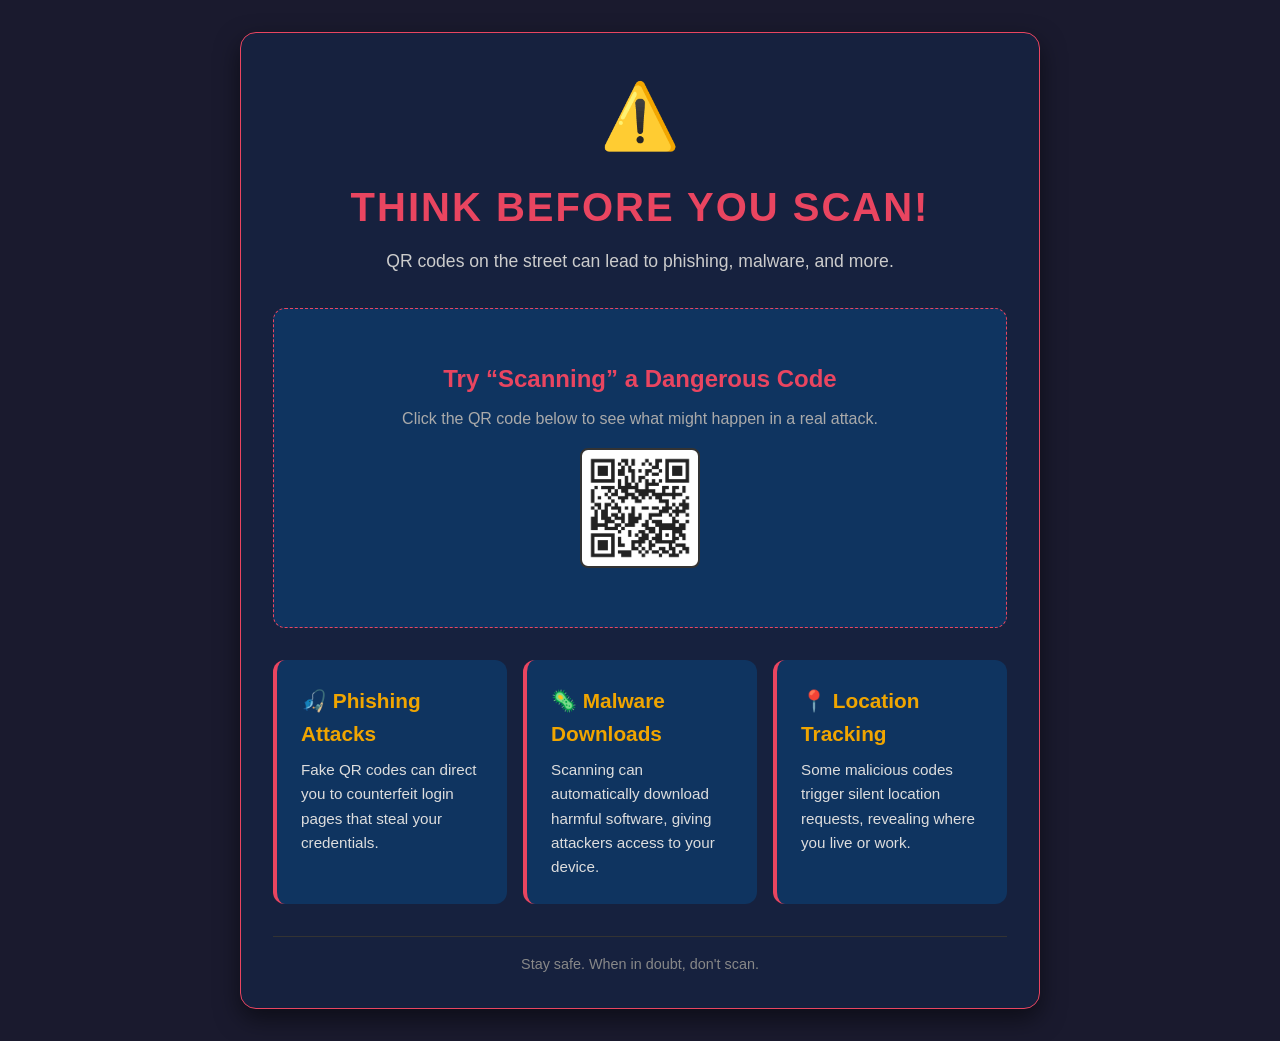
==== commit 105d9573: "!" ====
--- a/index.html
+++ b/index.html
@@ -11,7 +11,7 @@
     <main class="container">
         <header>
             <div class="warning-icon">⚠️</div>
-            <h1>Think Before You Scan</h1>
+            <h1>Think Before You Scan!</h1>
             <p class="subtitle">QR codes on the street can lead to phishing, malware, and more.</p>
         </header>
 
--- a/style.css
+++ b/style.css
@@ -3,7 +3,6 @@
    Dark theme with warning colors to emphasize caution
    ============================================================ */
 
-/* Base reset and font */
 * {
     margin: 0;
     padding: 0;
@@ -32,7 +31,6 @@
     border: 1px solid #e94560;
 }
 
-/* Header styling */
 header {
     text-align: center;
     margin-bottom: 2rem;
@@ -63,7 +61,6 @@
     color: #ccc;
 }
 
-/* Information cards */
 .info-cards {
     display: grid;
     grid-template-columns: repeat(auto-fit, minmax(220px, 1fr));
@@ -76,11 +73,9 @@
     display: block;
     transition: transform 0.3s;
 }
-
 .card-link:hover {
     transform: translateY(-5px);
 }
-
 .card-link:hover .card {
     background: #1a1a4e;
 }
@@ -94,19 +89,17 @@
     height: 100%;
     cursor: pointer;
 }
-
 .card h2 {
     font-size: 1.3rem;
     margin-bottom: 0.5rem;
     color: #f0a500;
 }
-
 .card p {
     font-size: 0.95rem;
     color: #ddd;
 }
 
-/* Interactive demo area */
+/* Demo */
 .demo {
     background: #0f3460;
     border-radius: 12px;
@@ -120,12 +113,10 @@
     align-items: center;
     justify-content: center;
 }
-
 .demo h2 {
     color: #e94560;
     margin-bottom: 0.5rem;
 }
-
 .click-hint {
     color: #aaa;
     margin-bottom: 1rem;
@@ -145,19 +136,17 @@
     transition: transform 0.2s, opacity 0.5s;
     margin-bottom: 0.5rem;
 }
-
 .qr-code:hover {
     transform: scale(1.05);
 }
-
 .qr-image {
-    width: 120px;          /* adjust to your liking */
+    width: 120px;
     height: auto;
     display: block;
     margin: 0 auto;
-    border-radius: 8px;    /* optional */
+    border-radius: 8px;
     border: 2px solid #333;
-    background: white;     /* gives it a white background like a sticker */
+    background: white;
     padding: 4px;
 }
 
@@ -167,7 +156,6 @@
     animation: skullPulse 1.2s ease-in-out infinite;
     display: none;
 }
-
 @keyframes skullPulse {
     0%, 100% { transform: scale(1); }
     50% { transform: scale(1.08); }
@@ -185,12 +173,10 @@
     border: 1px solid #e94560;
     animation: fadeSlideUp 0.6s ease forwards;
 }
-
 @keyframes fadeSlideUp {
     0% { opacity: 0; transform: translateY(18px); }
     100% { opacity: 1; transform: translateY(0); }
 }
-
 .danger-sequence .step {
     display: flex;
     align-items: center;
@@ -200,18 +186,15 @@
     color: #f0f0f0;
     font-size: 0.95rem;
 }
-
 .danger-sequence .step:last-child {
     border-bottom: none;
 }
-
 .danger-sequence .step .step-icon {
     font-size: 1.5rem;
     flex-shrink: 0;
     width: 2rem;
     text-align: center;
 }
-
 .danger-sequence .step .step-num {
     display: inline-block;
     background: #e94560;
@@ -225,11 +208,9 @@
     text-align: center;
     flex-shrink: 0;
 }
-
 .danger-sequence .step .step-text {
     flex: 1;
 }
-
 .danger-sequence .step .step-text strong {
     color: #f0a500;
 }
@@ -245,41 +226,96 @@
     width: 100%;
     max-width: 420px;
 }
-
 .hidden {
     display: none !important;
 }
 
-/* Stats section (removed from HTML but kept for future use) */
-/* .stats { ... } etc. removed */
-
-/* Footer */
+/* Subpage detail styles */
+.detail-content {
+    background: #0f3460;
+    border-radius: 12px;
+    padding: 1.8rem;
+    margin: 1.5rem 0;
+    border-left: 4px solid #f0a500;
+}
+.detail-content h2 {
+    color: #f0a500;
+    margin-bottom: 0.8rem;
+}
+.detail-content p, .detail-content li {
+    color: #ddd;
+    margin-bottom: 0.6rem;
+}
+.detail-content ul {
+    padding-left: 1.5rem;
+    margin: 0.5rem 0;
+}
+.detail-content li {
+    list-style-type: square;
+}
+.back-link {
+    display: inline-block;
+    margin-top: 1rem;
+    color: #f0a500;
+    text-decoration: none;
+    font-weight: bold;
+    transition: color 0.3s;
+}
+.back-link:hover {
+    color: #e94560;
+}
+
+/* Placeholder sections for extra links/video */
+.extra-links {
+    display: flex;
+    flex-wrap: wrap;
+    gap: 1.5rem;
+    margin: 2rem 0 1rem;
+    padding: 1.5rem;
+    background: #0a1a2e;
+    border-radius: 12px;
+    border: 1px dashed #f0a500;
+}
+.extra-links .placeholder-box {
+    flex: 1 1 200px;
+    background: #1a2a4e;
+    padding: 1.2rem;
+    border-radius: 8px;
+    text-align: center;
+    color: #888;
+}
+.extra-links .placeholder-box a {
+    color: #f0a500;
+    text-decoration: none;
+}
+.extra-links .placeholder-box a:hover {
+    text-decoration: underline;
+}
+.extra-links .placeholder-box .youtube-placeholder {
+    display: inline-block;
+    background: #222;
+    padding: 0.5rem 1rem;
+    border-radius: 4px;
+    color: #aaa;
+    font-size: 0.9rem;
+    border: 1px solid #555;
+}
+
 footer {
     text-align: center;
     color: #888;
     font-size: 0.9rem;
     border-top: 1px solid #333;
     padding-top: 1rem;
-}
-
-/* Responsive tweaks */
+    margin-top: 1rem;
+}
+
 @media (max-width: 500px) {
     .container { padding: 1.2rem; }
     h1 { font-size: 1.8rem; }
-    .qr-pattern {
-        grid-template-columns: repeat(3, 30px);
-        grid-template-rows: repeat(3, 30px);
-        gap: 3px;
-        padding: 6px;
-    }
     .skull-display { font-size: 3.8rem; }
     .danger-sequence { padding: 0.9rem 1rem; }
-    .danger-sequence .step {
-        font-size: 0.85rem;
-        gap: 0.5rem;
-    }
-    .danger-sequence .step .step-icon {
-        font-size: 1.2rem;
-        width: 1.6rem;
-    }
-}
+    .danger-sequence .step { font-size: 0.85rem; gap: 0.5rem; }
+    .danger-sequence .step .step-icon { font-size: 1.2rem; width: 1.6rem; }
+    .extra-links { flex-direction: column; }
+}
